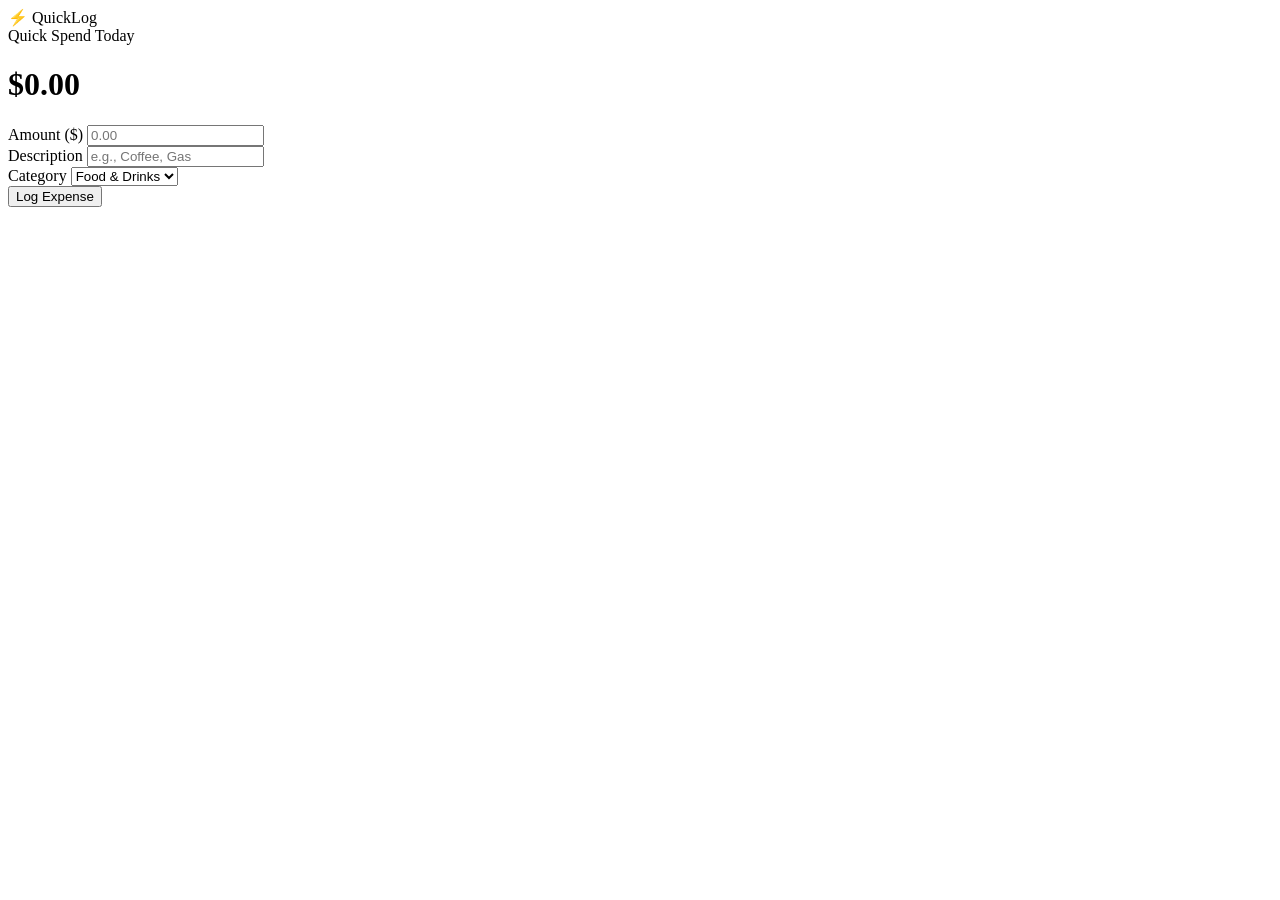
==== web-dashboard/mobile-interface/index.html @ f057156b "Create index.html" ====
<!DOCTYPE html>
<html lang="en">
<head>
    <meta charset="UTF-8">
    <meta name="viewport" content="width=device-width, initial-scale=1.0, maximum-scale=1.0, user-scalable=no">
    <title>ExpenseTracker Mobile</title>
</head>
<body>
    <div class="mobile-frame">
        <header class="app-header">
            <span class="logo">⚡ QuickLog</span>
        </header>

        <main class="mobile-content">
            <div class="balance-banner">
                <span>Quick Spend Today</span>
                <h1 id="mobile-today-total">$0.00</h1>
            </div>

            <form id="expense-form" class="quick-form">
                <div class="input-group">
                    <label for="amount">Amount ($)</label>
                    <input type="number" id="amount" placeholder="0.00" step="0.01" required>
                </div>

                <div class="input-group">
                    <label for="desc">Description</label>
                    <input type="text" id="desc" placeholder="e.g., Coffee, Gas" required>
                </div>

                <div class="input-group">
                    <label for="category">Category</label>
                    <select id="category">
                        <option value="Food & Drinks">Food & Drinks</option>
                        <option value="Transport">Transport</option>
                        <option value="Shopping">Shopping</option>
                        <option value="Bills">Bills</option>
                    </select>
                </div>

                <button type="submit" class="btn-submit">Log Expense</button>
            </form>
        </main>
    </div>
    <script src="app.js"></script>
</body>
</html>
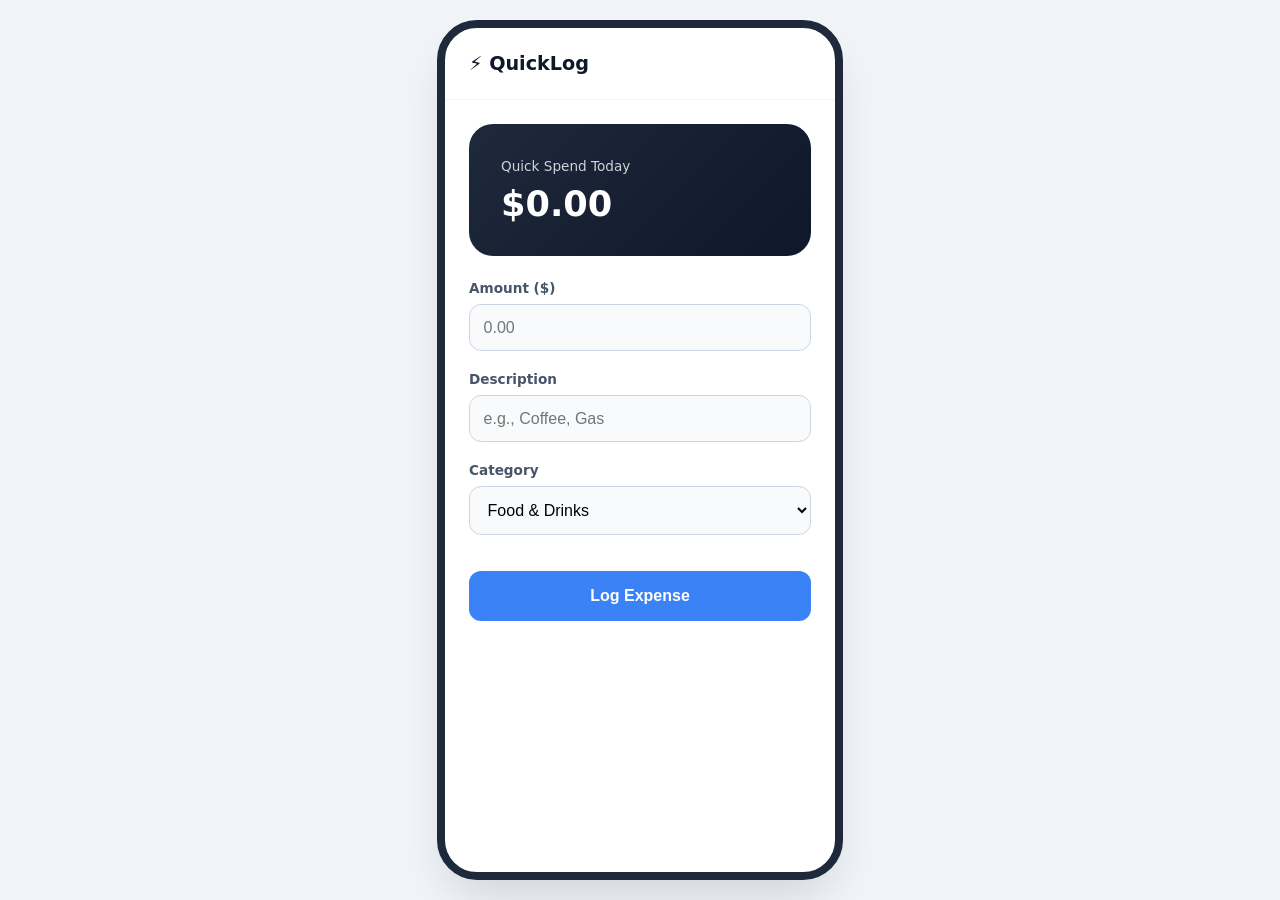
==== commit 13bb0744: "Update index.html" ====
--- a/web-dashboard/mobile-interface/index.html
+++ b/web-dashboard/mobile-interface/index.html
@@ -3,6 +3,7 @@
 <head>
     <meta charset="UTF-8">
     <meta name="viewport" content="width=device-width, initial-scale=1.0, maximum-scale=1.0, user-scalable=no">
+    <link rel="stylesheet" href="styles.css">
     <title>ExpenseTracker Mobile</title>
 </head>
 <body>
--- a/web-dashboard/mobile-interface/styles.css
+++ b/web-dashboard/mobile-interface/styles.css
@@ -0,0 +1,87 @@
+body {
+    margin: 0;
+    padding: 0;
+    font-family: 'Segoe UI', system-ui, sans-serif;
+    background-color: #f1f5f9;
+    display: flex;
+    justify-content: center;
+    align-items: center;
+    min-height: 100vh;
+}
+
+.mobile-frame {
+    width: 100%;
+    max-width: 390px; /* Exact dimensions of a standard iPhone screen */
+    height: 844px;
+    background-color: #ffffff;
+    box-shadow: 0 25px 50px -12px rgba(0, 0, 0, 0.15);
+    border-radius: 40px;
+    border: 8px solid #1e293b; /* Emulates a native device physical bezel */
+    overflow: hidden;
+    display: flex;
+    flex-direction: column;
+}
+
+.app-header {
+    padding: 1.5rem;
+    display: flex;
+    justify-content: space-between;
+    align-items: center;
+    border-bottom: 1px solid #f1f5f9;
+}
+
+.logo { font-weight: bold; font-size: 1.2rem; color: #0f172a; }
+
+.balance-banner {
+    background: linear-gradient(135deg, #1e293b 0%, #0f172a 100%);
+    color: #ffffff;
+    margin: 1.5rem;
+    padding: 2rem;
+    border-radius: 24px;
+}
+
+.balance-banner span { font-size: 0.85rem; opacity: 0.8; }
+.balance-banner h1 { margin: 0.5rem 0 0 0; font-size: 2.2rem; }
+
+.quick-form {
+    padding: 0 1.5rem;
+    display: flex;
+    flex-direction: column;
+    gap: 1.25rem;
+}
+
+.input-group {
+    display: flex;
+    flex-direction: column;
+    gap: 0.5rem;
+}
+
+.input-group label { font-size: 0.85rem; font-weight: 600; color: #475569; }
+
+.input-group input, .input-group select {
+    padding: 0.85rem;
+    border: 1px solid #cbd5e1;
+    border-radius: 12px;
+    font-size: 1rem;
+    outline: none;
+    background-color: #f8fafc;
+}
+
+.input-group input:focus, .input-group select:focus {
+    border-color: #3b82f6;
+}
+
+.btn-submit {
+    margin-top: 1rem;
+    background-color: #3b82f6;
+    color: white;
+    border: none;
+    padding: 1rem;
+    border-radius: 12px;
+    font-size: 1rem;
+    font-weight: 600;
+    cursor: pointer;
+    transition: background-color 0.2s;
+}
+
+.btn-submit:hover { background-color: #2563eb; }
